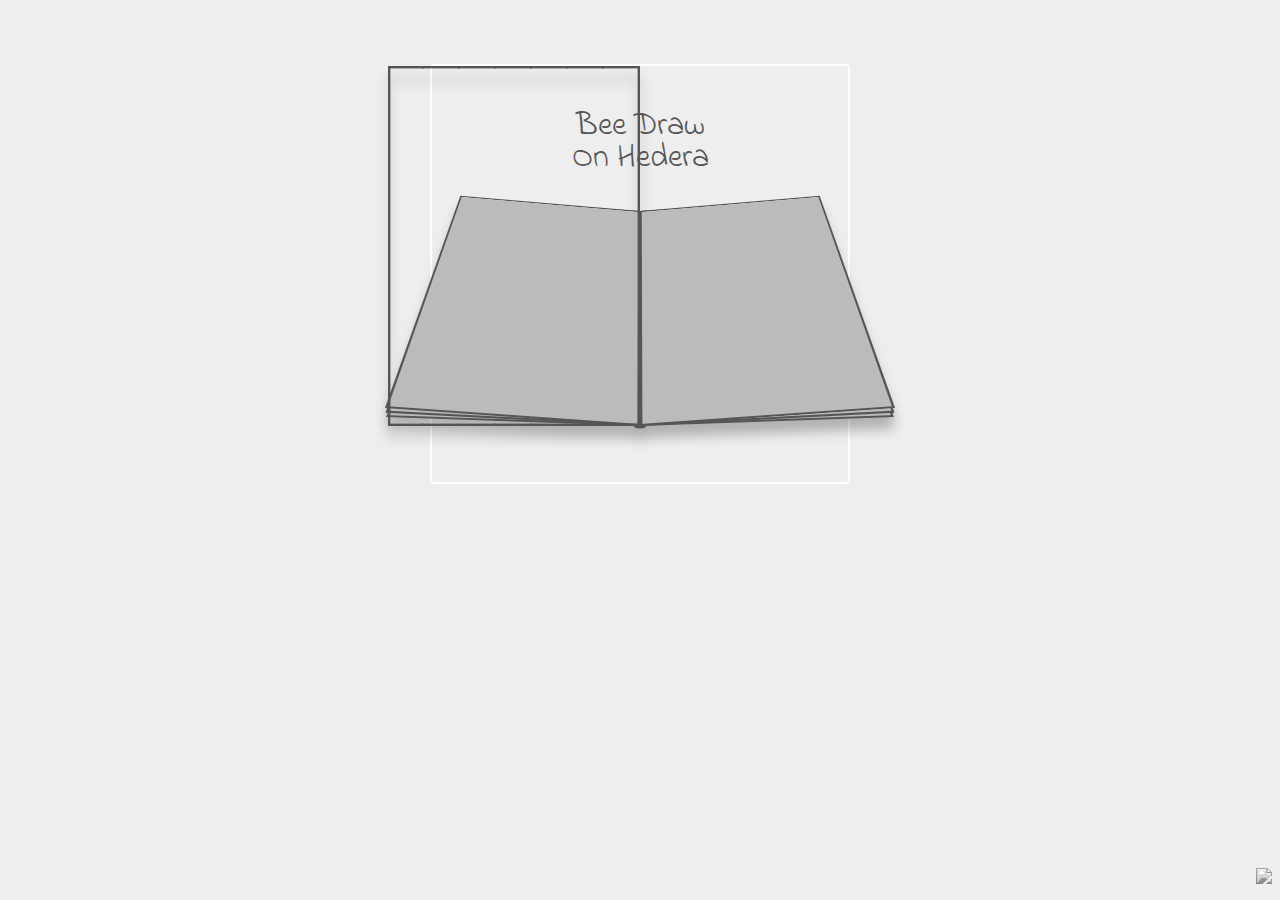
==== index.html @ d1e132c9 "awgawgawg" ====
<!DOCTYPE html>
<html lang="en">
<head>
    <meta charset="UTF-8">
    <meta name="viewport" content="width=device-width, initial-scale=1.0">
    <link rel="stylesheet" href="style.css">
    <title>Bee Draw</title>
</head>
<body>
    <div class="imgLoader"></div>

<div class="container">

  <h1 class="title">
    Bee Draw<br>On Hedera
  </h1>

  

  <div class="book">
    <div class="gap"></div>
    <div class="pages">
      <div class="page"></div>
      <div class="page"></div>
      <div class="page"></div>
      <div class="page"></div>
      <div class="page"></div>
      <div class="page"></div>
    </div>
    <div class="flips">
      <div class="flip flip1">
        <div class="flip flip2">
          <div class="flip flip3">
            <div class="flip flip4">
              <div class="flip flip5">
                <div class="flip flip6">
                  <div class="flip flip7"></div>
                </div>
              </div>
            </div>
          </div>
        </div>
      </div>
    </div>
  </div>
</div>

<a href="https://twitter.com/amit_sheen" class="twitterLink" target="_top">
   <img src="https://assets.codepen.io/1948355/twitterLogo2.png" />
</a>

</body>
</html>
---- style.css ----
/* Copyright (c) 2024 by Amit Sheen (https://codepen.io/amit_sheen/pen/WNweryv) */
@import url("https://fonts.googleapis.com/css2?family=Indie+Flower&display=swap");
* {
  padding: 0;
  margin: 0 auto;
  box-sizing: border-box;
}

body {
  font-family: "Indie Flower", cursive;
  background-color: #eee;
  color: #555;
  text-align: center;
  padding: 4em 0;
}

.imgLoader {
  position: fixed;
  animation: preLoad 1s steps(1);
  width: 1px;
  height: 1px;
}
@keyframes preLoad {
  0% {
    background-image: url("./img/room2.jpg");
  }
  10% {
    background-image: url("./img/room3.jpg");
  }
  20% {
    background-image: url("./img/playa.jpg");
  }
  30% {
    background-image: url("./img/yate.jpg");
  }
  40% {
    background-image: url("./img/torre.jpg");
  }
  100% {
    display: none;
  }
}

.container {
  position: relative;
  width: 420px;
  border: #fff solid 2px;
  border-radius: 4px;
  height: 420px;
}

.title {
  position: absolute;
  top: 45px;
  left: 0;
  width: 100%;
  font-size: 2em;
  font-weight: normal;
  line-height: 1;
}

.credit {
  position: absolute;
  top: 100%;
  left: 0;
  font-size: 0.9em;
  text-align: left;
}

.book {
  position: relative;
  perspective: 630px;
  perspective-origin: center 50px;
  transform: scale(1.2);
  filter: drop-shadow(0px 10px 5px rgba(0, 0, 0, 0.25));
}

.page {
  width: 210px;
  height: 300px;
  background-color: #bbb;
  position: absolute;
  top: 0px;
  right: 50%;
  transform-origin: 100% 100%;
  border: solid #555 2px;
  background-size: 420px 300px;
  background-position: center;
  transform-style: preserve-3d;
}
.page:nth-child(1) {
  transform: rotateX(60deg) rotateY(3deg);
}
.page:nth-child(2) {
  transform: rotateX(60deg) rotateY(4.5deg);
}
.page:nth-child(3) {
  transform: rotateX(60deg) rotateY(6deg);
  animation: nextPage 25s infinite -24s steps(1);
  background-size: 420px 300px;
  background-position: -2px -2px;
}
.page:nth-child(4) {
  transform: rotateX(60deg) rotateY(177deg);
}
.page:nth-child(5) {
  transform: rotateX(60deg) rotateY(175.5deg);
}
.page:nth-child(6) {
  transform: rotateX(60deg) rotateY(174deg);
  overflow: hidden;
}
.page:nth-child(6)::after {
  content: "";
  width: 210px;
  height: 300px;
  position: absolute;
  top: 0px;
  right: 0%;
  transform-origin: center;
  transform: rotateY(180deg);
  animation: nextPage 25s -20s infinite steps(1);
  background-size: 420px 300px;
  background-position: 100% -2px;
}
@keyframes nextPage {
  0% {
    background-image: url("./img/room2.jpg");
  }
  20% {
    background-image: url("./img/room3.jpg");
  }
  40% {
    background-image: url("./img/playa.jpg");
  }
  60% {
    background-image: url("./img/yate.jpg");
  }
  80% {
    background-image: url("./img/torre.jpg");
  }
}

.gap {
  width: 10px;
  height: 300px;
  background: none;
  transform: rotateX(60deg);
  transform-origin: bottom;
  position: absolute;
  top: 0px;
  left: calc(50% - 5px);
}
.gap::after {
  content: "";
  position: absolute;
  bottom: 0;
  left: 50%;
  transform: translate(-50%, 50%);
  background-color: #555;
  width: 10px;
  height: 5px;
  border-radius: 50%;
}

.pages, .flips {
  transform-style: preserve-3d;
}

.flip {
  width: 32px;
  height: 300px;
  position: absolute;
  top: 0px;
  transform-origin: 100% 100%;
  right: 100%;
  border: solid #555;
  border-width: 2px 0px;
  perspective: 4200px;
  perspective-origin: center;
  transform-style: preserve-3d;
  background-size: 420px 300px;
}
.flip::after {
  content: "";
  position: absolute;
  top: 0px;
  right: 0%;
  width: 100%;
  height: 100%;
  transform-origin: center;
  background-size: 420px 300px;
}
.flip.flip1 {
  right: 50%;
  animation: flip1 5s infinite ease-in-out;
  border-width: 2px 2px 2px 0;
}
.flip.flip1::after {
  animation: nextFlip1 25s -20s infinite steps(1);
}
.flip:not(.flip1) {
  right: calc(100% - 2px);
  top: -2px;
  transform-origin: right;
  animation: flip2 5s ease-in-out infinite;
}
.flip.flip2::after {
  animation: nextFlip2 25s -20s infinite steps(1);
}
.flip.flip3::after {
  animation: nextFlip3 25s -20s infinite steps(1);
}
.flip.flip4::after {
  animation: nextFlip4 25s -20s infinite steps(1);
}
.flip.flip5::after {
  animation: nextFlip5 25s -20s infinite steps(1);
}
.flip.flip6::after {
  animation: nextFlip6 25s -20s infinite steps(1);
}
.flip.flip7::after {
  animation: nextFlip7 25s -20s infinite steps(1);
}
.flip.flip7 {
  width: 30px;
  border-width: 2px 0px 2px 2px;
}
.flip.flip7::after {
  animation: nextFlip7 25s -20s infinite steps(1);
}
@keyframes flip1 {
  0%, 20% {
    transform: rotateX(60deg) rotateY(6deg);
  }
  80%, 100% {
    transform: rotateX(60deg) rotateY(174deg);
  }
}
@keyframes flip2 {
  0%, 20% {
    transform: rotateY(0deg) translateY(0px);
  }
  50% {
    transform: rotateY(-15deg) translateY(0px);
  }
}

@keyframes nextFlip1 {
  0% {
    background-image: url("./img/room2.jpg");
    background-position: -178px -2px;
    transform: rotateY(0deg);
  }
  10% {
    background-image: url("./img/room3.jpg");
    background-position: -210px -2px;
    transform: rotateY(180deg);
  }
  20% {
    background-image: url("./img/room3.jpg");
    background-position: -178px -2px;
    transform: rotateY(0deg);
  }
  30% {
    background-image: url("./img/playa.jpg");
    background-position: -210px -2px;
    transform: rotateY(180deg);
  }
  40% {
    background-image: url("./img/playa.jpg");
    background-position: -178px -2px;
    transform: rotateY(0deg);
  }
  50% {
    background-image: url("./img/yate.jpg");
    background-position: -210px -2px;
    transform: rotateY(180deg);
  }
  60% {
    background-image: url("./img/yate.jpg");
    background-position: -178px -2px;
    transform: rotateY(0deg);
  }
  70% {
    background-image: url("./img/torre.jpg");
    background-position: -210px -2px;
    transform: rotateY(180deg);
  }
  80% {
    background-image: url("./img/torre.jpg");
    background-position: -178px -2px;
    transform: rotateY(0deg);
  }
  90% {
    background-image: url("./img/room2.jpg");
    background-position: -210px -2px;
    transform: rotateY(180deg);
  }
}
@keyframes nextFlip2 {
  0% {
    background-image: url("./img/room2.jpg");
    background-position: -148px -2px;
    transform: rotateY(0deg);
  }
  10.5% {
    background-image: url("./img/room3.jpg");
    background-position: -238px -2px;
    transform: rotateY(180deg);
  }
  20% {
    background-image: url("./img/room3.jpg");
    background-position: -148px -2px;
    transform: rotateY(0deg);
  }
  30.5% {
    background-image: url("./img/playa.jpg");
    background-position: -238px -2px;
    transform: rotateY(180deg);
  }
  40% {
    background-image: url("./img/playa.jpg");
    background-position: -148px -2px;
    transform: rotateY(0deg);
  }
  50.5% {
    background-image: url("./img/yate.jpg");
    background-position: -238px -2px;
    transform: rotateY(180deg);
  }
  60% {
    background-image: url("./img/yate.jpg");
    background-position: -148px -2px;
    transform: rotateY(0deg);
  }
  70.5% {
    background-image: url("./img/torre.jpg");
    background-position: -238px -2px;
    transform: rotateY(180deg);
  }
  80% {
    background-image: url("./img/torre.jpg");
    background-position: -148px -2px;
    transform: rotateY(0deg);
  }
  90.5% {
    background-image: url("./img/room2.jpg");
    background-position: -238px -2px;
    transform: rotateY(180deg);
  }
}
@keyframes nextFlip3 {
  0% {
    background-image: url("./img/room2.jpg");
    background-position: -118px -2px;
    transform: rotateY(0deg);
  }
  11% {
    background-image: url("./img/room3.jpg");
    background-position: -268px -2px;
    transform: rotateY(180deg);
  }
  20% {
    background-image: url("./img/room3.jpg");
    background-position: -118px -2px;
    transform: rotateY(0deg);
  }
  31% {
    background-image: url("./img/playa.jpg");
    background-position: -268px -2px;
    transform: rotateY(180deg);
  }
  40% {
    background-image: url("./img/playa.jpg");
    background-position: -118px -2px;
    transform: rotateY(0deg);
  }
  51% {
    background-image: url("./img/yate.jpg");
    background-position: -268px -2px;
    transform: rotateY(180deg);
  }
  60% {
    background-image: url("./img/yate.jpg");
    background-position: -118px -2px;
    transform: rotateY(0deg);
  }
  71% {
    background-image: url("./img/torre.jpg");
    background-position: -268px -2px;
    transform: rotateY(180deg);
  }
  80% {
    background-image: url("./img/torre.jpg");
    background-position: -118px -2px;
    transform: rotateY(0deg);
  }
  91% {
    background-image: url("./img/room2.jpg");
    background-position: -268px -2px;
    transform: rotateY(180deg);
  }
}
@keyframes nextFlip4 {
  0% {
    background-image: url("./img/room2.jpg");
    background-position: -88px -2px;
    transform: rotateY(0deg);
  }
  11.5% {
    background-image: url("./img/room3.jpg");
    background-position: -298px -2px;
    transform: rotateY(180deg);
  }
  20% {
    background-image: url("./img/room3.jpg");
    background-position: -88px -2px;
    transform: rotateY(0deg);
  }
  31.5% {
    background-image: url("./img/playa.jpg");
    background-position: -298px -2px;
    transform: rotateY(180deg);
  }
  40% {
    background-image: url("./img/playa.jpg");
    background-position: -88px -2px;
    transform: rotateY(0deg);
  }
  51.5% {
    background-image: url("./img/yate.jpg");
    background-position: -298px -2px;
    transform: rotateY(180deg);
  }
  60% {
    background-image: url("./img/yate.jpg");
    background-position: -88px -2px;
    transform: rotateY(0deg);
  }
  71.5% {
    background-image: url("./img/torre.jpg");
    background-position: -298px -2px;
    transform: rotateY(180deg);
  }
  80% {
    background-image: url("./img/torre.jpg");
    background-position: -88px -2px;
    transform: rotateY(0deg);
  }
  91.5% {
    background-image: url("./img/room2.jpg");
    background-position: -298px -2px;
    transform: rotateY(180deg);
  }
}
@keyframes nextFlip5 {
  0% {
    background-image: url("./img/room2.jpg");
    background-position: -58px -2px;
    transform: rotateY(0deg);
  }
  12% {
    background-image: url("./img/room3.jpg");
    background-position: -328px -2px;
    transform: rotateY(180deg);
  }
  20% {
    background-image: url("./img/room3.jpg");
    background-position: -58px -2px;
    transform: rotateY(0deg);
  }
  32% {
    background-image: url("./img/playa.jpg");
    background-position: -328px -2px;
    transform: rotateY(180deg);
  }
  40% {
    background-image: url("./img/playa.jpg");
    background-position: -58px -2px;
    transform: rotateY(0deg);
  }
  52% {
    background-image: url("./img/yate.jpg");
    background-position: -328px -2px;
    transform: rotateY(180deg);
  }
  60% {
    background-image: url("./img/yate.jpg");
    background-position: -58px -2px;
    transform: rotateY(0deg);
  }
  72% {
    background-image: url("./img/torre.jpg");
    background-position: -328px -2px;
    transform: rotateY(180deg);
  }
  80% {
    background-image: url("./img/torre.jpg");
    background-position: -58px -2px;
    transform: rotateY(0deg);
  }
  92% {
    background-image: url("./img/room2.jpg");
    background-position: -328px -2px;
    transform: rotateY(180deg);
  }
}
@keyframes nextFlip6 {
  0% {
    background-image: url("./img/room2.jpg");
    background-position: -28px -2px;
    transform: rotateY(0deg);
  }
  12.5% {
    background-image: url("./img/room3.jpg");
    background-position: -358px -2px;
    transform: rotateY(180deg);
  }
  20% {
    background-image: url("./img/room3.jpg");
    background-position: -28px -2px;
    transform: rotateY(0deg);
  }
  32.5% {
    background-image: url("./img/playa.jpg");
    background-position: -358px -2px;
    transform: rotateY(180deg);
  }
  40% {
    background-image: url("./img/playa.jpg");
    background-position: -28px -2px;
    transform: rotateY(0deg);
  }
  52.5% {
    background-image: url("./img/yate.jpg");
    background-position: -358px -2px;
    transform: rotateY(180deg);
  }
  60% {
    background-image: url("./img/yate.jpg");
    background-position: -28px -2px;
    transform: rotateY(0deg);
  }
  72.5% {
    background-image: url("./img/torre.jpg");
    background-position: -358px -2px;
    transform: rotateY(180deg);
  }
  80% {
    background-image: url("./img/torre.jpg");
    background-position: -28px -2px;
    transform: rotateY(0deg);
  }
  92.5% {
    background-image: url("./img/room2.jpg");
    background-position: -358px -2px;
    transform: rotateY(180deg);
  }
}
@keyframes nextFlip7 {
  0% {
    background-image: url("./img/room2.jpg");
    background-position: -2px -2px;
    transform: rotateY(0deg);
  }
  13% {
    background-image: url("./img/room3.jpg");
    background-position: -388px -2px;
    transform: rotateY(180deg);
  }
  20% {
    background-image: url("./img/room3.jpg");
    background-position: -2px -2px;
    transform: rotateY(0deg);
  }
  33% {
    background-image: url("./img/playa.jpg");
    background-position: -388px -2px;
    transform: rotateY(180deg);
  }
  40% {
    background-image: url("./img/playa.jpg");
    background-position: -2px -2px;
    transform: rotateY(0deg);
  }
  53% {
    background-image: url("./img/yate.jpg");
    background-position: -388px -2px;
    transform: rotateY(180deg);
  }
  60% {
    background-image: url("./img/yate.jpg");
    background-position: -2px -2px;
    transform: rotateY(0deg);
  }
  73% {
    background-image: url("./img/torre.jpg");
    background-position: -388px -2px;
    transform: rotateY(180deg);
  }
  80% {
    background-image: url("./img/torre.jpg");
    background-position: -2px -2px;
    transform: rotateY(0deg);
  }
  93% {
    background-image: url("./img/room2.jpg");
    background-position: -388px -2px;
    transform: rotateY(180deg);
  }
}
.twitterLink {
  position: fixed;
  bottom: 0.5em;
  right: 0.5em;
}
.twitterLink img {
  width: 2em;
  filter: grayscale(100%);
  transition: filter 0.25s;
}
.twitterLink img:hover {
  filter: grayscale(0%);
}
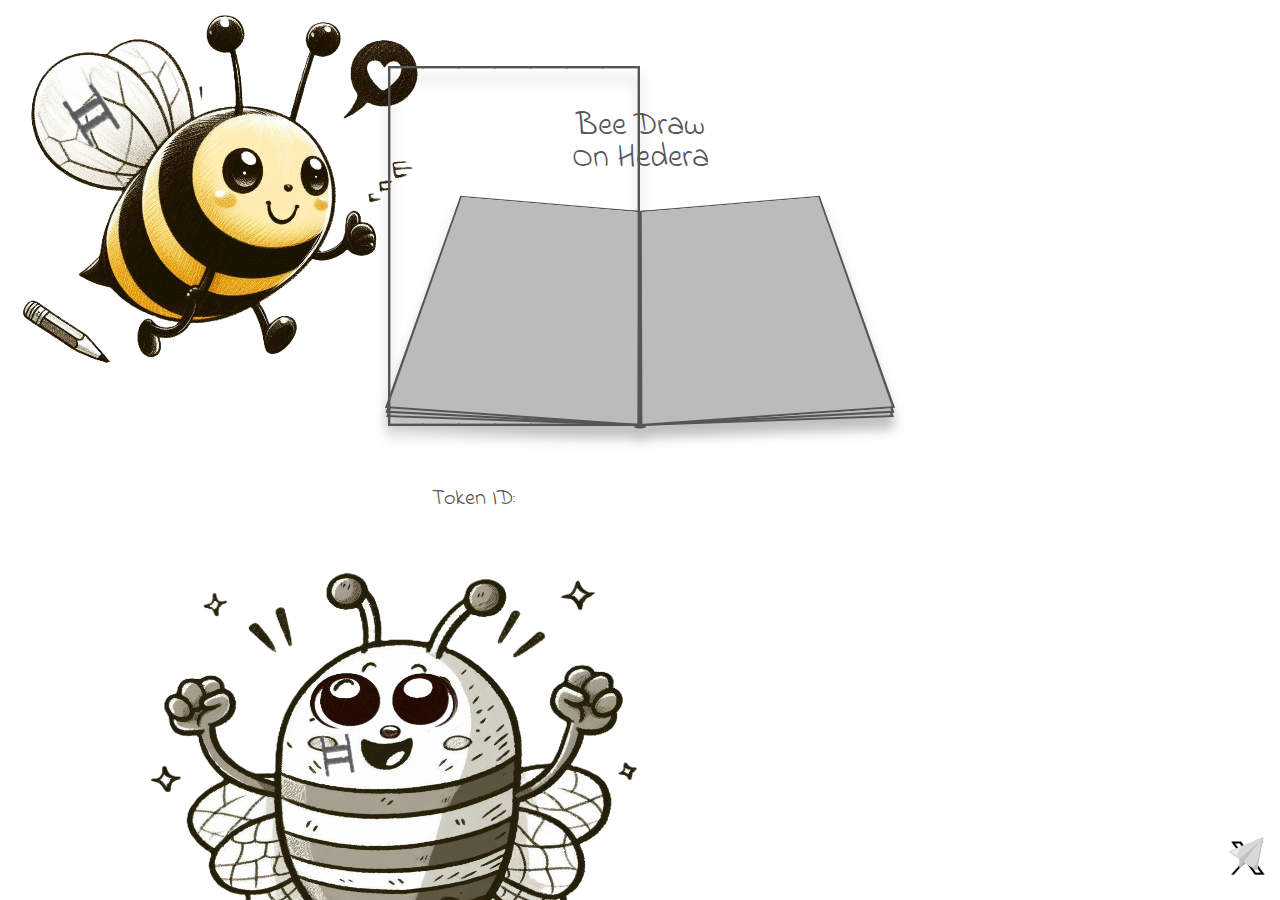
==== commit 8ea6090f: "gawgawg" ====
--- a/index.html
+++ b/index.html
@@ -15,6 +15,18 @@
     Bee Draw<br>On Hedera
   </h1>
 
+  <div class="credit">
+    Token ID:
+    <br>
+    <a href="" class="twitterLink" target="_blank">
+      <img src="./img/x.png" />
+   </a>
+   <br>
+   <a href="" class="twitterLink" target="_blank">
+    <img src="./img/tg.png" />
+ </a>
+
+  </div>
   
 
   <div class="book">
@@ -45,9 +57,7 @@
   </div>
 </div>
 
-<a href="https://twitter.com/amit_sheen" class="twitterLink" target="_top">
-   <img src="https://assets.codepen.io/1948355/twitterLogo2.png" />
-</a>
+
 
 </body>
 </html>--- a/style.css
+++ b/style.css
@@ -12,6 +12,7 @@
   color: #555;
   text-align: center;
   padding: 4em 0;
+  background-image: url('./img/wall.png');
 }
 
 .imgLoader {
@@ -63,7 +64,7 @@
   position: absolute;
   top: 100%;
   left: 0;
-  font-size: 0.9em;
+  font-size: 1.4em;
   text-align: left;
 }
 
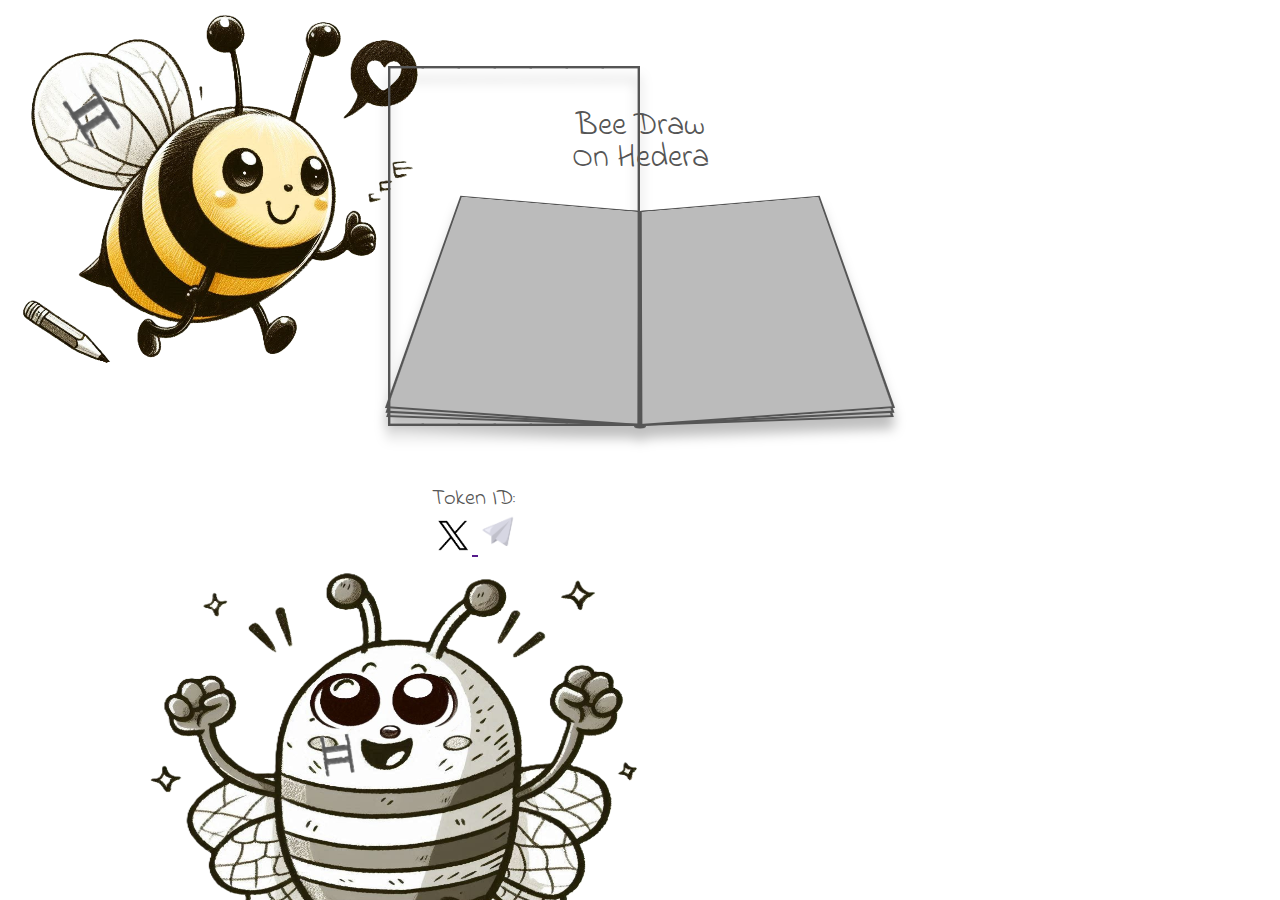
==== commit c62a7558: "awgawg" ====
--- a/index.html
+++ b/index.html
@@ -10,23 +10,29 @@
     <div class="imgLoader"></div>
 
 <div class="container">
-
+  
   <h1 class="title">
     Bee Draw<br>On Hedera
   </h1>
+  
 
   <div class="credit">
     Token ID:
     <br>
-    <a href="" class="twitterLink" target="_blank">
-      <img src="./img/x.png" />
-   </a>
-   <br>
-   <a href="" class="twitterLink" target="_blank">
-    <img src="./img/tg.png" />
- </a>
+    <div>
+      <a href="" class="social" target="_blank">
+        <img class="sociali" src="./img/x.png" />
+     </a>
+    
+     
+      <a href="" class="social" target="_blank">
+       <img class="sociald" src="./img/tg.png" />
+    </a>
+     </div>
+    
 
   </div>
+  
   
 
   <div class="book">
@@ -55,6 +61,8 @@
       </div>
     </div>
   </div>
+
+ 
 </div>
 
 
--- a/style.css
+++ b/style.css
@@ -624,4 +624,10 @@
 }
 .twitterLink img:hover {
   filter: grayscale(0%);
+}
+.sociali{
+  width: 40px;
+}
+.sociald{
+  width: 40px;
 }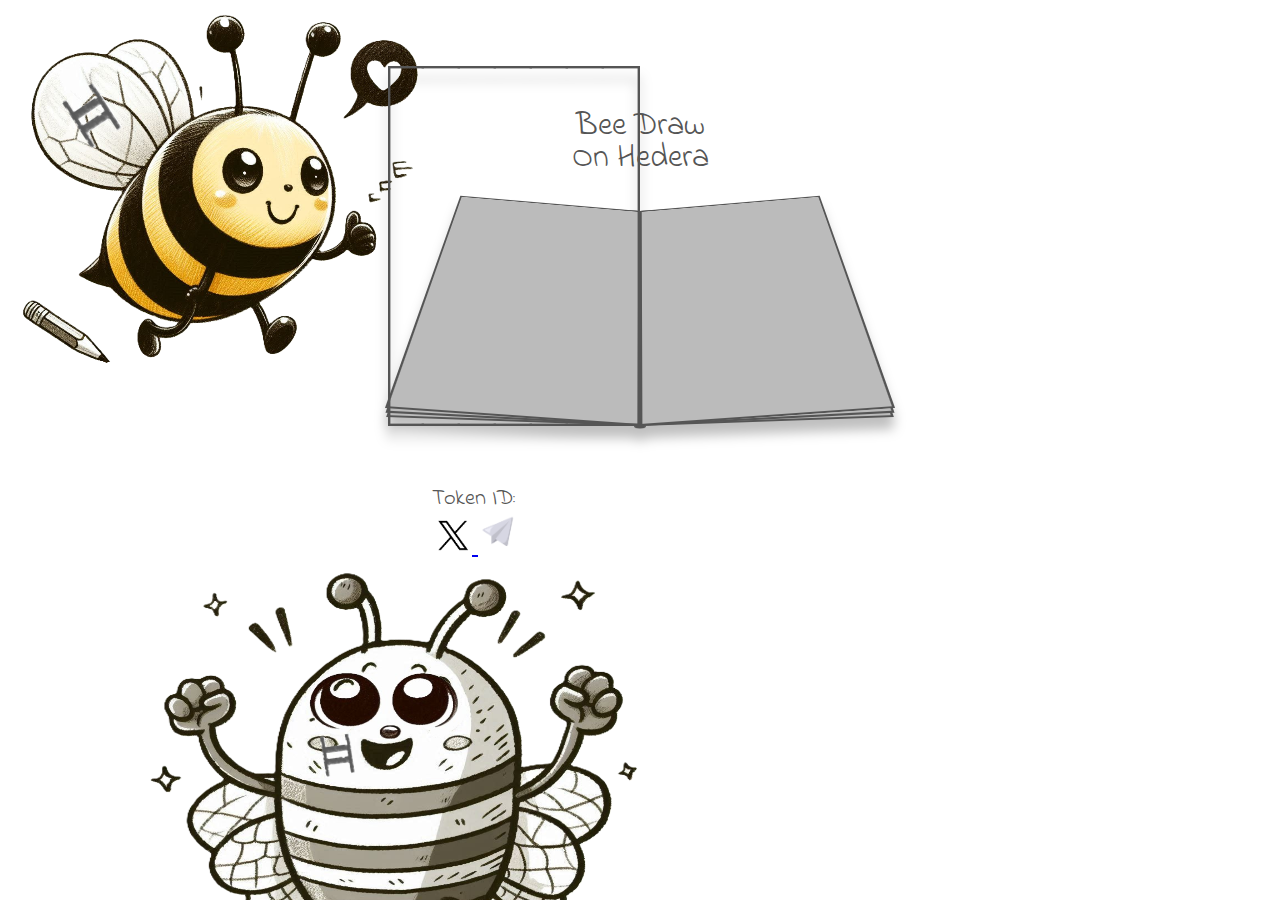
==== commit 75de2c27: "gawgawg" ====
--- a/index.html
+++ b/index.html
@@ -3,6 +3,7 @@
 <head>
     <meta charset="UTF-8">
     <meta name="viewport" content="width=device-width, initial-scale=1.0">
+    <link rel="shortcut icon" href="./img/bee3png.png" />
     <link rel="stylesheet" href="style.css">
     <title>Bee Draw</title>
 </head>
@@ -20,12 +21,12 @@
     Token ID:
     <br>
     <div>
-      <a href="" class="social" target="_blank">
+      <a href="https://x.com/BeeDraw_Hedera" class="social" target="_blank">
         <img class="sociali" src="./img/x.png" />
      </a>
     
      
-      <a href="" class="social" target="_blank">
+      <a href="https://t.me/+grEOHmFLPaVmMDkx" class="social" target="_blank">
        <img class="sociald" src="./img/tg.png" />
     </a>
      </div>
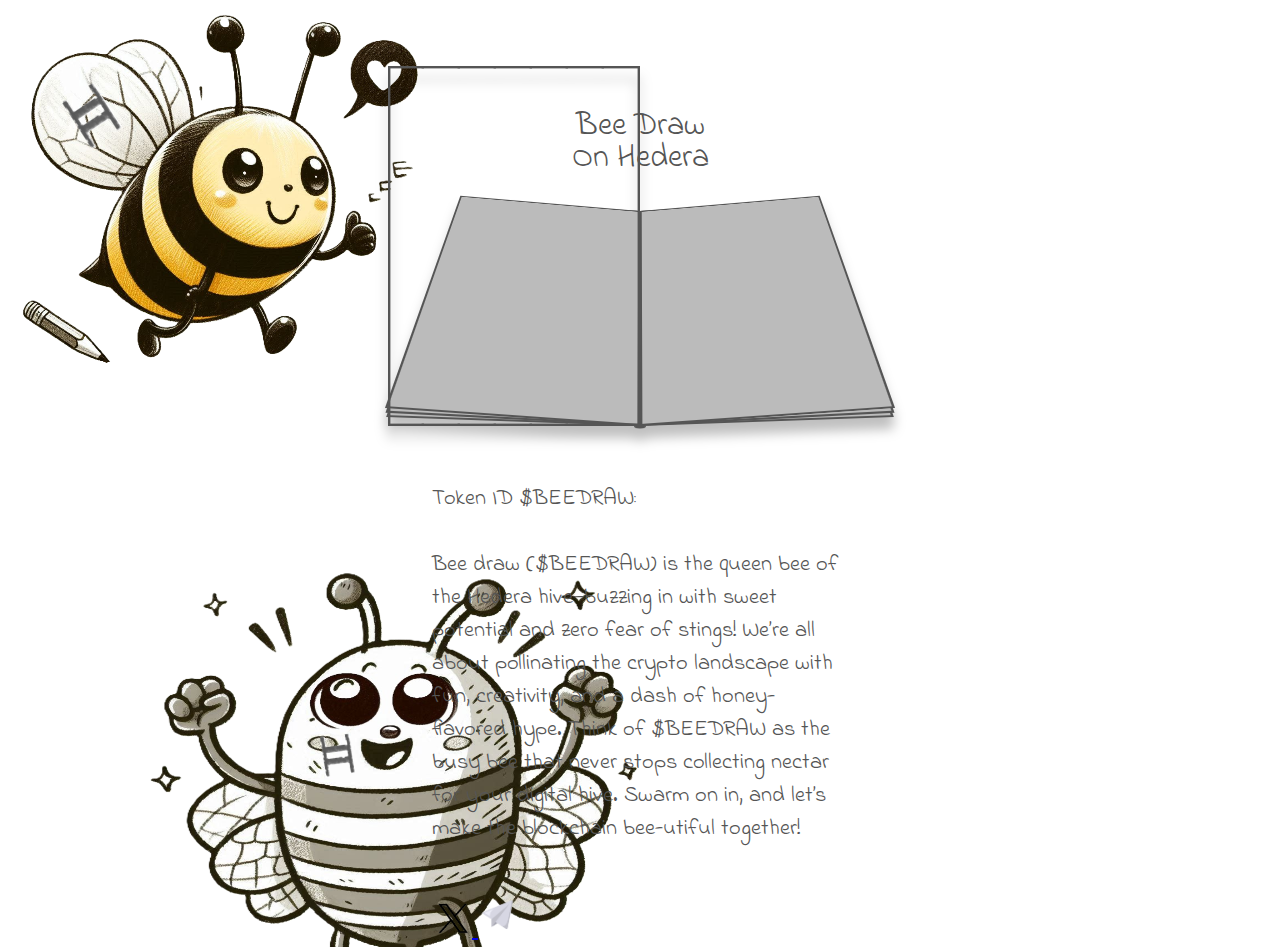
==== commit 88608b25: "agawgawg" ====
--- a/index.html
+++ b/index.html
@@ -1,59 +1,71 @@
 <!DOCTYPE html>
 <html lang="en">
+
 <head>
-    <meta charset="UTF-8">
-    <meta name="viewport" content="width=device-width, initial-scale=1.0">
-    <link rel="shortcut icon" href="./img/bee3png.png" />
-    <link rel="stylesheet" href="style.css">
-    <title>Bee Draw</title>
+  <meta charset="UTF-8">
+  <meta name="viewport" content="width=device-width, initial-scale=1.0">
+  <link rel="shortcut icon" href="./img/bee3png.png" />
+  <link rel="stylesheet" href="style.css">
+  <title>Bee Draw</title>
 </head>
+
 <body>
-    <div class="imgLoader"></div>
+  <div class="imgLoader"></div>
 
-<div class="container">
-  
-  <h1 class="title">
-    Bee Draw<br>On Hedera
-  </h1>
-  
+  <div class="container">
 
-  <div class="credit">
-    Token ID:
-    <br>
-    <div>
-      <a href="https://x.com/BeeDraw_Hedera" class="social" target="_blank">
-        <img class="sociali" src="./img/x.png" />
-     </a>
-    
-     
-      <a href="https://t.me/+grEOHmFLPaVmMDkx" class="social" target="_blank">
-       <img class="sociald" src="./img/tg.png" />
-    </a>
-     </div>
-    
+    <h1 class="title">
+      Bee Draw<br>On Hedera
+    </h1>
 
-  </div>
-  
-  
 
-  <div class="book">
-    <div class="gap"></div>
-    <div class="pages">
-      <div class="page"></div>
-      <div class="page"></div>
-      <div class="page"></div>
-      <div class="page"></div>
-      <div class="page"></div>
-      <div class="page"></div>
+    <div class="credit">
+      Token ID $BEEDRAW:
+      <br>
+      
+      <br>
+      <p>
+        Bee draw ($BEEDRAW) is the queen bee of the Hedera hive—buzzing in with sweet potential and zero fear of stings!
+        We’re all about pollinating the crypto landscape with fun, creativity, and a dash of honey-flavored hype. Think
+        of $BEEDRAW as the busy bee that never stops collecting nectar for your digital hive. Swarm on in, and let’s
+        make the blockchain bee-utiful together!
+      </p>
+      <br>
+      <div class="socialdiv">
+        <a href="https://x.com/BeeDraw_Hedera" class="social" target="_blank">
+          <img class="sociali" src="./img/x.png" />
+        </a>
+
+
+        <a href="https://t.me/+grEOHmFLPaVmMDkx" class="social" target="_blank">
+          <img class="sociald" src="./img/tg.png" />
+        </a>
+      </div>
+
+
     </div>
-    <div class="flips">
-      <div class="flip flip1">
-        <div class="flip flip2">
-          <div class="flip flip3">
-            <div class="flip flip4">
-              <div class="flip flip5">
-                <div class="flip flip6">
-                  <div class="flip flip7"></div>
+
+
+
+    <div class="book">
+      <div class="gap"></div>
+      <div class="pages">
+        <div class="page"></div>
+        <div class="page"></div>
+        <div class="page"></div>
+        <div class="page"></div>
+        <div class="page"></div>
+        <div class="page"></div>
+      </div>
+      <div class="flips">
+        <div class="flip flip1">
+          <div class="flip flip2">
+            <div class="flip flip3">
+              <div class="flip flip4">
+                <div class="flip flip5">
+                  <div class="flip flip6">
+                    <div class="flip flip7"></div>
+                  </div>
                 </div>
               </div>
             </div>
@@ -61,12 +73,12 @@
         </div>
       </div>
     </div>
+
+
   </div>
-
- 
-</div>
 
 
 
 </body>
+
 </html>--- a/style.css
+++ b/style.css
@@ -630,4 +630,7 @@
 }
 .sociald{
   width: 40px;
+}
+.socialdiv{
+  margin-top: 20px;
 }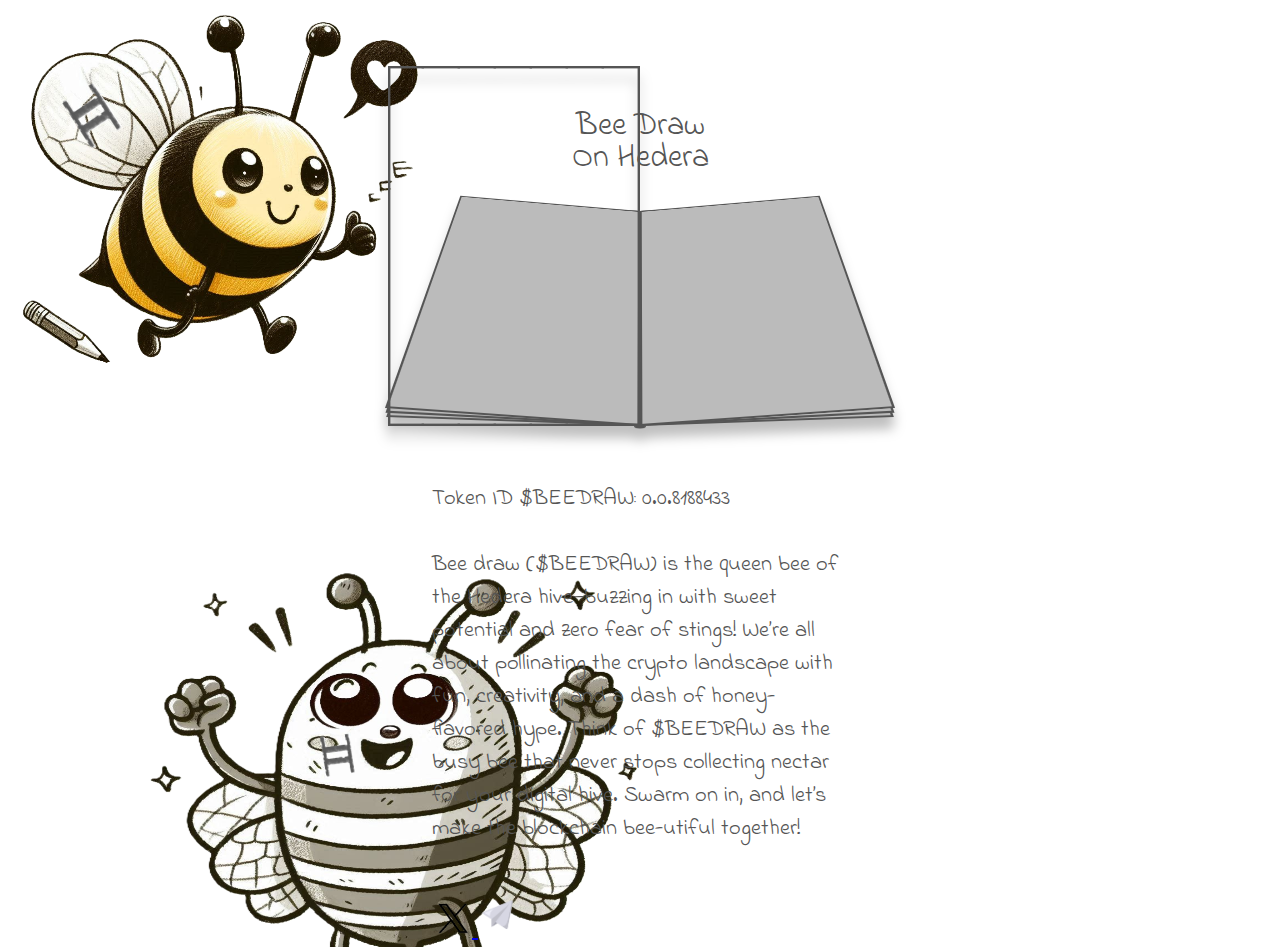
==== commit 6061edcb: "awgfagawg" ====
--- a/index.html
+++ b/index.html
@@ -20,7 +20,7 @@
 
 
     <div class="credit">
-      Token ID $BEEDRAW:
+      Token ID $BEEDRAW: 0.0.8188433
       <br>
       
       <br>
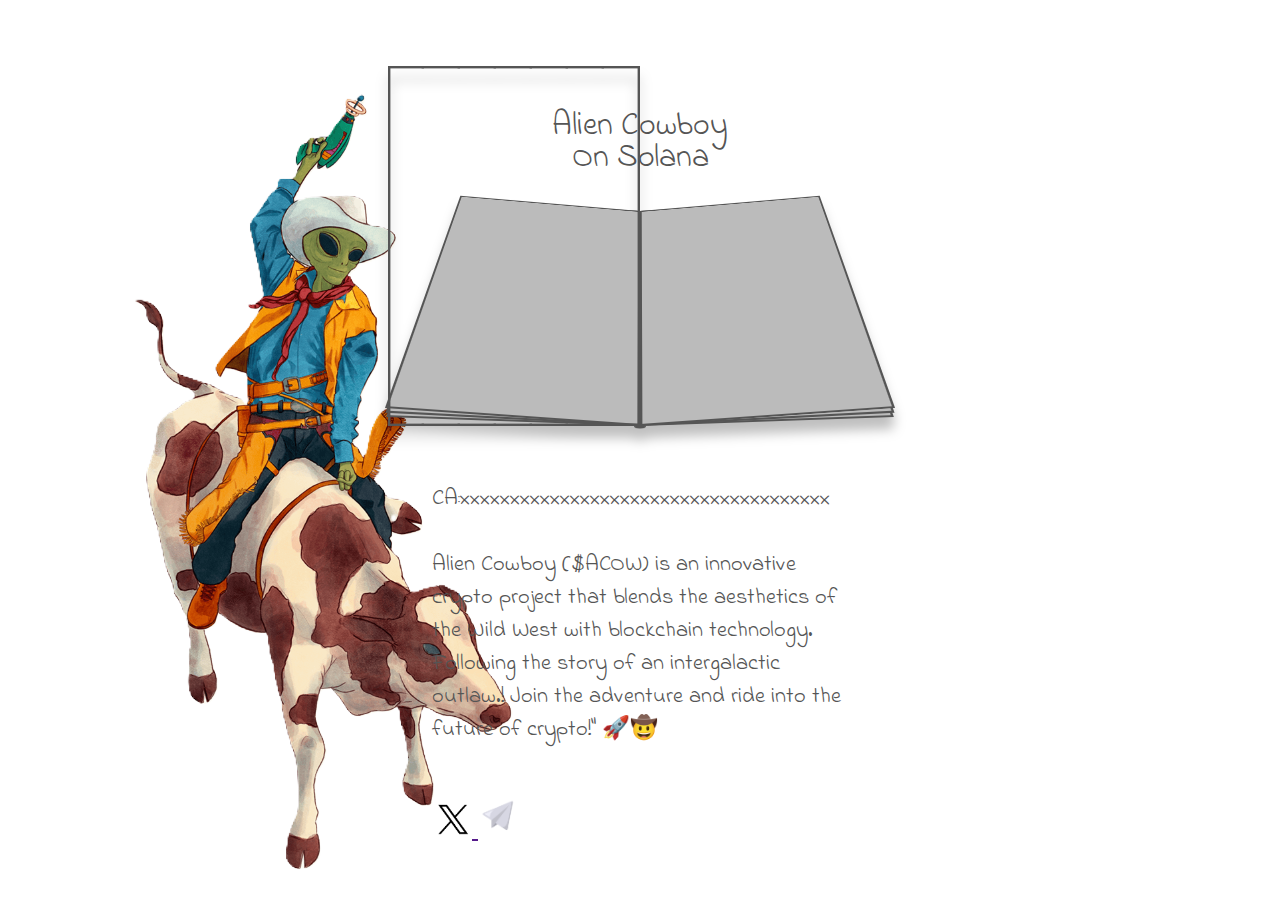
==== commit 5467ed33: "GAWGAWG" ====
--- a/index.html
+++ b/index.html
@@ -4,9 +4,9 @@
 <head>
   <meta charset="UTF-8">
   <meta name="viewport" content="width=device-width, initial-scale=1.0">
-  <link rel="shortcut icon" href="./img/bee3png.png" />
+  <link rel="shortcut icon" href="./img/logo.png" />
   <link rel="stylesheet" href="style.css">
-  <title>Bee Draw</title>
+  <title>Alien Cowboy</title>
 </head>
 
 <body>
@@ -15,29 +15,28 @@
   <div class="container">
 
     <h1 class="title">
-      Bee Draw<br>On Hedera
+      Alien Cowboy<br>On Solana
     </h1>
 
 
     <div class="credit">
-      Token ID $BEEDRAW: 0.0.8188433
+      CA:xxxxxxxxxxxxxxxxxxxxxxxxxxxxxxxxxxxxx
       <br>
       
       <br>
       <p>
-        Bee draw ($BEEDRAW) is the queen bee of the Hedera hive—buzzing in with sweet potential and zero fear of stings!
-        We’re all about pollinating the crypto landscape with fun, creativity, and a dash of honey-flavored hype. Think
-        of $BEEDRAW as the busy bee that never stops collecting nectar for your digital hive. Swarm on in, and let’s
-        make the blockchain bee-utiful together!
+        Alien Cowboy ($ACOW) is an innovative crypto project that blends the aesthetics of the Wild West with blockchain technology. Following the story of an intergalactic outlaw.! 
+        Join the adventure and ride into the future of crypto!" 🚀🤠
+        
       </p>
       <br>
       <div class="socialdiv">
-        <a href="https://x.com/BeeDraw_Hedera" class="social" target="_blank">
+        <a href="" class="social" target="_blank">
           <img class="sociali" src="./img/x.png" />
         </a>
 
 
-        <a href="https://t.me/+grEOHmFLPaVmMDkx" class="social" target="_blank">
+        <a href="" class="social" target="_blank">
           <img class="sociald" src="./img/tg.png" />
         </a>
       </div>
--- a/style.css
+++ b/style.css
@@ -12,7 +12,7 @@
   color: #555;
   text-align: center;
   padding: 4em 0;
-  background-image: url('./img/wall.png');
+  background-image: url('./img/wall2.png');
 }
 
 .imgLoader {
@@ -23,19 +23,19 @@
 }
 @keyframes preLoad {
   0% {
-    background-image: url("./img/room2.jpg");
+    background-image: url("./img/2.png");
   }
   10% {
-    background-image: url("./img/room3.jpg");
-  }
-  20% {
-    background-image: url("./img/playa.jpg");
+    background-image: url("./img/3.png");
+  }
+  20% {
+    background-image: url("./img/4.png");
   }
   30% {
-    background-image: url("./img/yate.jpg");
-  }
-  40% {
-    background-image: url("./img/torre.jpg");
+    background-image: url("./img/5.png");
+  }
+  40% {
+    background-image: url("./img/6.png");
   }
   100% {
     display: none;
@@ -126,19 +126,19 @@
 }
 @keyframes nextPage {
   0% {
-    background-image: url("./img/room2.jpg");
-  }
-  20% {
-    background-image: url("./img/room3.jpg");
-  }
-  40% {
-    background-image: url("./img/playa.jpg");
-  }
-  60% {
-    background-image: url("./img/yate.jpg");
-  }
-  80% {
-    background-image: url("./img/torre.jpg");
+    background-image: url("./img/2.png");
+  }
+  20% {
+    background-image: url("./img/3.png");
+  }
+  40% {
+    background-image: url("./img/4.png");
+  }
+  60% {
+    background-image: url("./img/5.png");
+  }
+  80% {
+    background-image: url("./img/6.png");
   }
 }
 
@@ -250,364 +250,364 @@
 
 @keyframes nextFlip1 {
   0% {
-    background-image: url("./img/room2.jpg");
+    background-image: url("./img/2.png");
     background-position: -178px -2px;
     transform: rotateY(0deg);
   }
   10% {
-    background-image: url("./img/room3.jpg");
+    background-image: url("./img/3.png");
     background-position: -210px -2px;
     transform: rotateY(180deg);
   }
   20% {
-    background-image: url("./img/room3.jpg");
+    background-image: url("./img/3.png");
     background-position: -178px -2px;
     transform: rotateY(0deg);
   }
   30% {
-    background-image: url("./img/playa.jpg");
+    background-image: url("./img/4.png");
     background-position: -210px -2px;
     transform: rotateY(180deg);
   }
   40% {
-    background-image: url("./img/playa.jpg");
+    background-image: url("./img/4.png");
     background-position: -178px -2px;
     transform: rotateY(0deg);
   }
   50% {
-    background-image: url("./img/yate.jpg");
+    background-image: url("./img/5.png");
     background-position: -210px -2px;
     transform: rotateY(180deg);
   }
   60% {
-    background-image: url("./img/yate.jpg");
+    background-image: url("./img/5.png");
     background-position: -178px -2px;
     transform: rotateY(0deg);
   }
   70% {
-    background-image: url("./img/torre.jpg");
+    background-image: url("./img/6.png");
     background-position: -210px -2px;
     transform: rotateY(180deg);
   }
   80% {
-    background-image: url("./img/torre.jpg");
+    background-image: url("./img/6.png");
     background-position: -178px -2px;
     transform: rotateY(0deg);
   }
   90% {
-    background-image: url("./img/room2.jpg");
+    background-image: url("./img/2.png");
     background-position: -210px -2px;
     transform: rotateY(180deg);
   }
 }
 @keyframes nextFlip2 {
   0% {
-    background-image: url("./img/room2.jpg");
+    background-image: url("./img/2.png");
     background-position: -148px -2px;
     transform: rotateY(0deg);
   }
   10.5% {
-    background-image: url("./img/room3.jpg");
+    background-image: url("./img/3.png");
     background-position: -238px -2px;
     transform: rotateY(180deg);
   }
   20% {
-    background-image: url("./img/room3.jpg");
+    background-image: url("./img/3.png");
     background-position: -148px -2px;
     transform: rotateY(0deg);
   }
   30.5% {
-    background-image: url("./img/playa.jpg");
+    background-image: url("./img/4.png");
     background-position: -238px -2px;
     transform: rotateY(180deg);
   }
   40% {
-    background-image: url("./img/playa.jpg");
+    background-image: url("./img/4.png");
     background-position: -148px -2px;
     transform: rotateY(0deg);
   }
   50.5% {
-    background-image: url("./img/yate.jpg");
+    background-image: url("./img/5.png");
     background-position: -238px -2px;
     transform: rotateY(180deg);
   }
   60% {
-    background-image: url("./img/yate.jpg");
+    background-image: url("./img/5.png");
     background-position: -148px -2px;
     transform: rotateY(0deg);
   }
   70.5% {
-    background-image: url("./img/torre.jpg");
+    background-image: url("./img/6.png");
     background-position: -238px -2px;
     transform: rotateY(180deg);
   }
   80% {
-    background-image: url("./img/torre.jpg");
+    background-image: url("./img/6.png");
     background-position: -148px -2px;
     transform: rotateY(0deg);
   }
   90.5% {
-    background-image: url("./img/room2.jpg");
+    background-image: url("./img/2.png");
     background-position: -238px -2px;
     transform: rotateY(180deg);
   }
 }
 @keyframes nextFlip3 {
   0% {
-    background-image: url("./img/room2.jpg");
+    background-image: url("./img/2.png");
     background-position: -118px -2px;
     transform: rotateY(0deg);
   }
   11% {
-    background-image: url("./img/room3.jpg");
+    background-image: url("./img/3.png");
     background-position: -268px -2px;
     transform: rotateY(180deg);
   }
   20% {
-    background-image: url("./img/room3.jpg");
+    background-image: url("./img/3.png");
     background-position: -118px -2px;
     transform: rotateY(0deg);
   }
   31% {
-    background-image: url("./img/playa.jpg");
+    background-image: url("./img/4.png");
     background-position: -268px -2px;
     transform: rotateY(180deg);
   }
   40% {
-    background-image: url("./img/playa.jpg");
+    background-image: url("./img/4.png");
     background-position: -118px -2px;
     transform: rotateY(0deg);
   }
   51% {
-    background-image: url("./img/yate.jpg");
+    background-image: url("./img/5.png");
     background-position: -268px -2px;
     transform: rotateY(180deg);
   }
   60% {
-    background-image: url("./img/yate.jpg");
+    background-image: url("./img/5.png");
     background-position: -118px -2px;
     transform: rotateY(0deg);
   }
   71% {
-    background-image: url("./img/torre.jpg");
+    background-image: url("./img/6.png");
     background-position: -268px -2px;
     transform: rotateY(180deg);
   }
   80% {
-    background-image: url("./img/torre.jpg");
+    background-image: url("./img/6.png");
     background-position: -118px -2px;
     transform: rotateY(0deg);
   }
   91% {
-    background-image: url("./img/room2.jpg");
+    background-image: url("./img/2.png");
     background-position: -268px -2px;
     transform: rotateY(180deg);
   }
 }
 @keyframes nextFlip4 {
   0% {
-    background-image: url("./img/room2.jpg");
+    background-image: url("./img/2.png");
     background-position: -88px -2px;
     transform: rotateY(0deg);
   }
   11.5% {
-    background-image: url("./img/room3.jpg");
+    background-image: url("./img/3.png");
     background-position: -298px -2px;
     transform: rotateY(180deg);
   }
   20% {
-    background-image: url("./img/room3.jpg");
+    background-image: url("./img/3.png");
     background-position: -88px -2px;
     transform: rotateY(0deg);
   }
   31.5% {
-    background-image: url("./img/playa.jpg");
+    background-image: url("./img/4.png");
     background-position: -298px -2px;
     transform: rotateY(180deg);
   }
   40% {
-    background-image: url("./img/playa.jpg");
+    background-image: url("./img/4.png");
     background-position: -88px -2px;
     transform: rotateY(0deg);
   }
   51.5% {
-    background-image: url("./img/yate.jpg");
+    background-image: url("./img/5.png");
     background-position: -298px -2px;
     transform: rotateY(180deg);
   }
   60% {
-    background-image: url("./img/yate.jpg");
+    background-image: url("./img/5.png");
     background-position: -88px -2px;
     transform: rotateY(0deg);
   }
   71.5% {
-    background-image: url("./img/torre.jpg");
+    background-image: url("./img/6.png");
     background-position: -298px -2px;
     transform: rotateY(180deg);
   }
   80% {
-    background-image: url("./img/torre.jpg");
+    background-image: url("./img/6.png");
     background-position: -88px -2px;
     transform: rotateY(0deg);
   }
   91.5% {
-    background-image: url("./img/room2.jpg");
+    background-image: url("./img/2.png");
     background-position: -298px -2px;
     transform: rotateY(180deg);
   }
 }
 @keyframes nextFlip5 {
   0% {
-    background-image: url("./img/room2.jpg");
+    background-image: url("./img/2.png");
     background-position: -58px -2px;
     transform: rotateY(0deg);
   }
   12% {
-    background-image: url("./img/room3.jpg");
+    background-image: url("./img/3.png");
     background-position: -328px -2px;
     transform: rotateY(180deg);
   }
   20% {
-    background-image: url("./img/room3.jpg");
+    background-image: url("./img/3.png");
     background-position: -58px -2px;
     transform: rotateY(0deg);
   }
   32% {
-    background-image: url("./img/playa.jpg");
+    background-image: url("./img/4.png");
     background-position: -328px -2px;
     transform: rotateY(180deg);
   }
   40% {
-    background-image: url("./img/playa.jpg");
+    background-image: url("./img/4.png");
     background-position: -58px -2px;
     transform: rotateY(0deg);
   }
   52% {
-    background-image: url("./img/yate.jpg");
+    background-image: url("./img/5.png");
     background-position: -328px -2px;
     transform: rotateY(180deg);
   }
   60% {
-    background-image: url("./img/yate.jpg");
+    background-image: url("./img/5.png");
     background-position: -58px -2px;
     transform: rotateY(0deg);
   }
   72% {
-    background-image: url("./img/torre.jpg");
+    background-image: url("./img/6.png");
     background-position: -328px -2px;
     transform: rotateY(180deg);
   }
   80% {
-    background-image: url("./img/torre.jpg");
+    background-image: url("./img/6.png");
     background-position: -58px -2px;
     transform: rotateY(0deg);
   }
   92% {
-    background-image: url("./img/room2.jpg");
+    background-image: url("./img/2.png");
     background-position: -328px -2px;
     transform: rotateY(180deg);
   }
 }
 @keyframes nextFlip6 {
   0% {
-    background-image: url("./img/room2.jpg");
+    background-image: url("./img/2.png");
     background-position: -28px -2px;
     transform: rotateY(0deg);
   }
   12.5% {
-    background-image: url("./img/room3.jpg");
+    background-image: url("./img/3.png");
     background-position: -358px -2px;
     transform: rotateY(180deg);
   }
   20% {
-    background-image: url("./img/room3.jpg");
+    background-image: url("./img/3.png");
     background-position: -28px -2px;
     transform: rotateY(0deg);
   }
   32.5% {
-    background-image: url("./img/playa.jpg");
+    background-image: url("./img/4.png");
     background-position: -358px -2px;
     transform: rotateY(180deg);
   }
   40% {
-    background-image: url("./img/playa.jpg");
+    background-image: url("./img/4.png");
     background-position: -28px -2px;
     transform: rotateY(0deg);
   }
   52.5% {
-    background-image: url("./img/yate.jpg");
+    background-image: url("./img/5.png");
     background-position: -358px -2px;
     transform: rotateY(180deg);
   }
   60% {
-    background-image: url("./img/yate.jpg");
+    background-image: url("./img/5.png");
     background-position: -28px -2px;
     transform: rotateY(0deg);
   }
   72.5% {
-    background-image: url("./img/torre.jpg");
+    background-image: url("./img/6.png");
     background-position: -358px -2px;
     transform: rotateY(180deg);
   }
   80% {
-    background-image: url("./img/torre.jpg");
+    background-image: url("./img/6.png");
     background-position: -28px -2px;
     transform: rotateY(0deg);
   }
   92.5% {
-    background-image: url("./img/room2.jpg");
+    background-image: url("./img/2.png");
     background-position: -358px -2px;
     transform: rotateY(180deg);
   }
 }
 @keyframes nextFlip7 {
   0% {
-    background-image: url("./img/room2.jpg");
+    background-image: url("./img/2.png");
     background-position: -2px -2px;
     transform: rotateY(0deg);
   }
   13% {
-    background-image: url("./img/room3.jpg");
+    background-image: url("./img/3.png");
     background-position: -388px -2px;
     transform: rotateY(180deg);
   }
   20% {
-    background-image: url("./img/room3.jpg");
+    background-image: url("./img/3.png");
     background-position: -2px -2px;
     transform: rotateY(0deg);
   }
   33% {
-    background-image: url("./img/playa.jpg");
+    background-image: url("./img/4.png");
     background-position: -388px -2px;
     transform: rotateY(180deg);
   }
   40% {
-    background-image: url("./img/playa.jpg");
+    background-image: url("./img/4.png");
     background-position: -2px -2px;
     transform: rotateY(0deg);
   }
   53% {
-    background-image: url("./img/yate.jpg");
+    background-image: url("./img/5.png");
     background-position: -388px -2px;
     transform: rotateY(180deg);
   }
   60% {
-    background-image: url("./img/yate.jpg");
+    background-image: url("./img/5.png");
     background-position: -2px -2px;
     transform: rotateY(0deg);
   }
   73% {
-    background-image: url("./img/torre.jpg");
+    background-image: url("./img/6.png");
     background-position: -388px -2px;
     transform: rotateY(180deg);
   }
   80% {
-    background-image: url("./img/torre.jpg");
+    background-image: url("./img/6.png");
     background-position: -2px -2px;
     transform: rotateY(0deg);
   }
   93% {
-    background-image: url("./img/room2.jpg");
+    background-image: url("./img/2.png");
     background-position: -388px -2px;
     transform: rotateY(180deg);
   }
